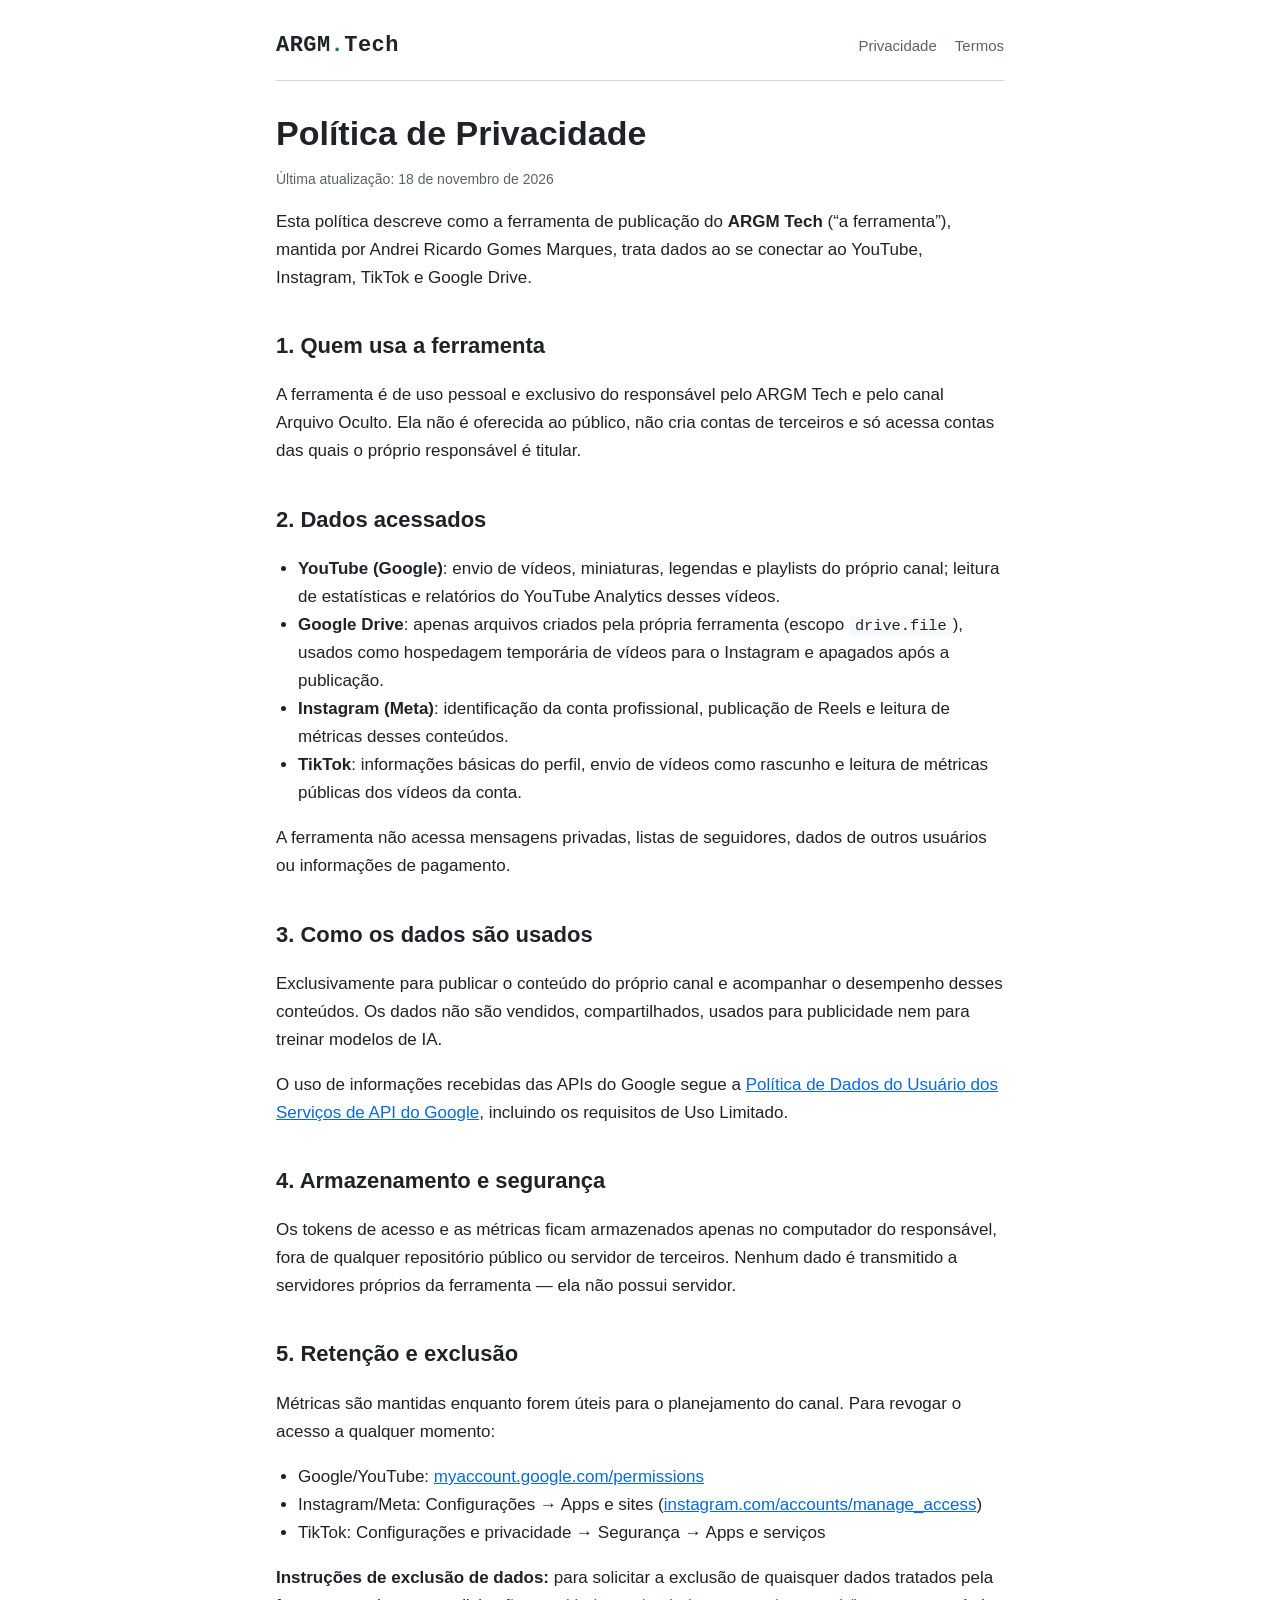
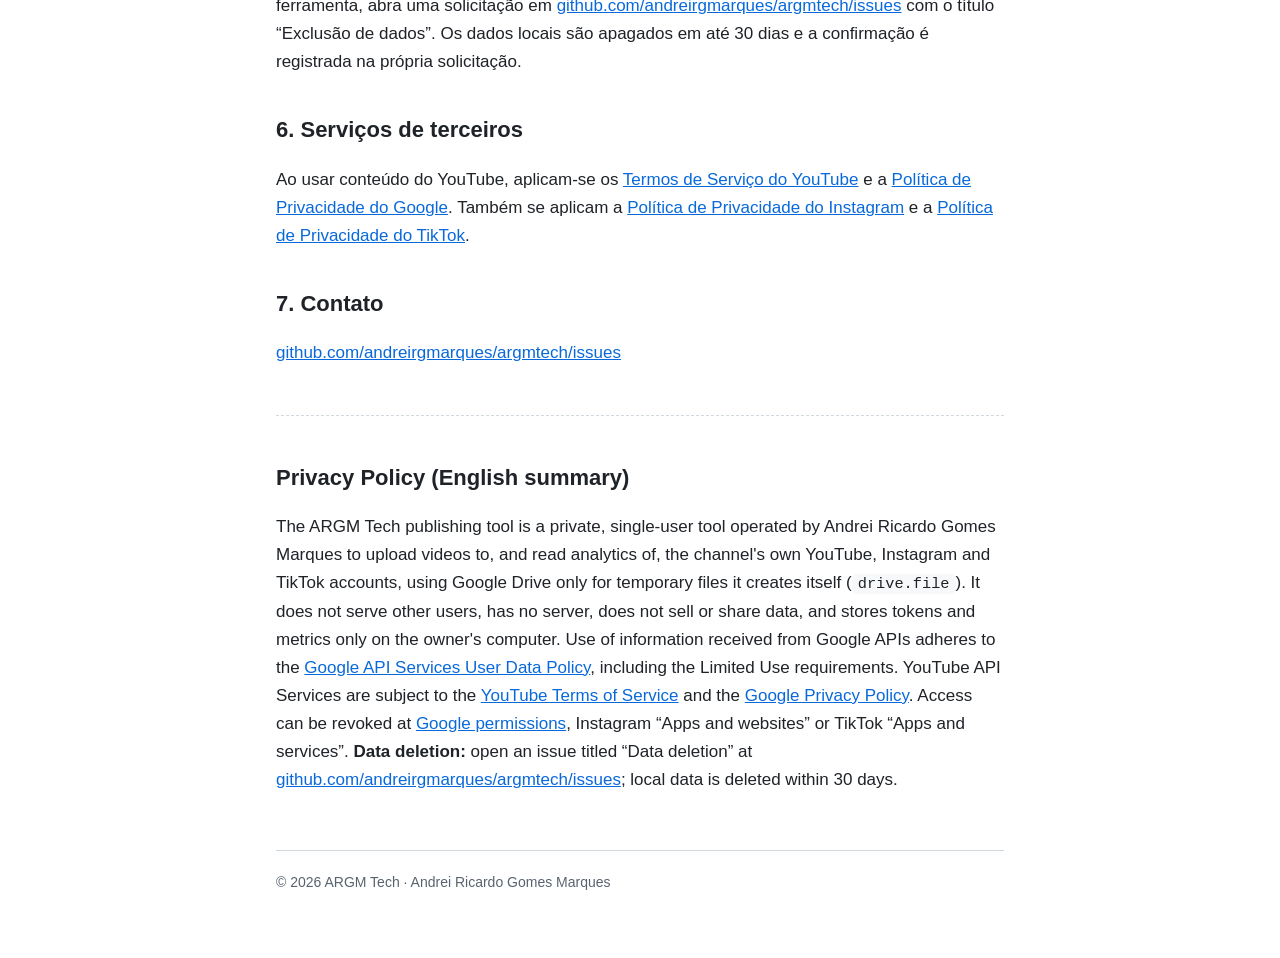
==== privacidade/index.html @ 8e750ca6 "feat: Site inicial com política de privacidade e termos Co-Authored-By: Claude Opus 5.5 <noreply@ant" ====
<!doctype html>
<html lang="pt-BR">
<head>
<meta charset="utf-8">
<meta name="viewport" content="width=device-width, initial-scale=1">
<title>Política de Privacidade — ARGM Tech</title>
<link rel="stylesheet" href="../style.css">
</head>
<body>
<div class="wrap">
  <header>
    <a class="brand" href="../">ARGM<span>.</span>Tech</a>
    <nav><a href="../privacidade/">Privacidade</a><a href="../termos/">Termos</a></nav>
  </header>

  <h1>Política de Privacidade</h1>
  <p class="meta">Última atualização: 18 de novembro de 2026</p>

  <p>Esta política descreve como a ferramenta de publicação do <strong>ARGM Tech</strong> (“a ferramenta”), mantida por Andrei Ricardo Gomes Marques, trata dados ao se conectar ao YouTube, Instagram, TikTok e Google Drive.</p>

  <h2>1. Quem usa a ferramenta</h2>
  <p>A ferramenta é de uso pessoal e exclusivo do responsável pelo ARGM Tech e pelo canal Arquivo Oculto. Ela não é oferecida ao público, não cria contas de terceiros e só acessa contas das quais o próprio responsável é titular.</p>

  <h2>2. Dados acessados</h2>
  <ul>
    <li><strong>YouTube (Google)</strong>: envio de vídeos, miniaturas, legendas e playlists do próprio canal; leitura de estatísticas e relatórios do YouTube Analytics desses vídeos.</li>
    <li><strong>Google Drive</strong>: apenas arquivos criados pela própria ferramenta (escopo <code>drive.file</code>), usados como hospedagem temporária de vídeos para o Instagram e apagados após a publicação.</li>
    <li><strong>Instagram (Meta)</strong>: identificação da conta profissional, publicação de Reels e leitura de métricas desses conteúdos.</li>
    <li><strong>TikTok</strong>: informações básicas do perfil, envio de vídeos como rascunho e leitura de métricas públicas dos vídeos da conta.</li>
  </ul>
  <p>A ferramenta não acessa mensagens privadas, listas de seguidores, dados de outros usuários ou informações de pagamento.</p>

  <h2>3. Como os dados são usados</h2>
  <p>Exclusivamente para publicar o conteúdo do próprio canal e acompanhar o desempenho desses conteúdos. Os dados não são vendidos, compartilhados, usados para publicidade nem para treinar modelos de IA.</p>
  <p>O uso de informações recebidas das APIs do Google segue a <a href="https://developers.google.com/terms/api-services-user-data-policy">Política de Dados do Usuário dos Serviços de API do Google</a>, incluindo os requisitos de Uso Limitado.</p>

  <h2>4. Armazenamento e segurança</h2>
  <p>Os tokens de acesso e as métricas ficam armazenados apenas no computador do responsável, fora de qualquer repositório público ou servidor de terceiros. Nenhum dado é transmitido a servidores próprios da ferramenta — ela não possui servidor.</p>

  <h2>5. Retenção e exclusão</h2>
  <p>Métricas são mantidas enquanto forem úteis para o planejamento do canal. Para revogar o acesso a qualquer momento:</p>
  <ul>
    <li>Google/YouTube: <a href="https://myaccount.google.com/permissions">myaccount.google.com/permissions</a></li>
    <li>Instagram/Meta: Configurações → Apps e sites (<a href="https://www.instagram.com/accounts/manage_access/">instagram.com/accounts/manage_access</a>)</li>
    <li>TikTok: Configurações e privacidade → Segurança → Apps e serviços</li>
  </ul>
  <p><strong>Instruções de exclusão de dados:</strong> para solicitar a exclusão de quaisquer dados tratados pela ferramenta, abra uma solicitação em <a href="https://github.com/andreirgmarques/argmtech/issues">github.com/andreirgmarques/argmtech/issues</a> com o título “Exclusão de dados”. Os dados locais são apagados em até 30 dias e a confirmação é registrada na própria solicitação.</p>

  <h2>6. Serviços de terceiros</h2>
  <p>Ao usar conteúdo do YouTube, aplicam-se os <a href="https://www.youtube.com/t/terms">Termos de Serviço do YouTube</a> e a <a href="https://policies.google.com/privacy">Política de Privacidade do Google</a>. Também se aplicam a <a href="https://privacycenter.instagram.com/policy">Política de Privacidade do Instagram</a> e a <a href="https://www.tiktok.com/legal/page/row/privacy-policy/pt-BR">Política de Privacidade do TikTok</a>.</p>

  <h2>7. Contato</h2>
  <p><a href="https://github.com/andreirgmarques/argmtech/issues">github.com/andreirgmarques/argmtech/issues</a></p>

  <section class="en">
    <h2>Privacy Policy (English summary)</h2>
    <p>The ARGM Tech publishing tool is a private, single-user tool operated by Andrei Ricardo Gomes Marques to upload videos to, and read analytics of, the channel's own YouTube, Instagram and TikTok accounts, using Google Drive only for temporary files it creates itself (<code>drive.file</code>). It does not serve other users, has no server, does not sell or share data, and stores tokens and metrics only on the owner's computer. Use of information received from Google APIs adheres to the <a href="https://developers.google.com/terms/api-services-user-data-policy">Google API Services User Data Policy</a>, including the Limited Use requirements. YouTube API Services are subject to the <a href="https://www.youtube.com/t/terms">YouTube Terms of Service</a> and the <a href="https://policies.google.com/privacy">Google Privacy Policy</a>. Access can be revoked at <a href="https://myaccount.google.com/permissions">Google permissions</a>, Instagram “Apps and websites” or TikTok “Apps and services”. <strong>Data deletion:</strong> open an issue titled “Data deletion” at <a href="https://github.com/andreirgmarques/argmtech/issues">github.com/andreirgmarques/argmtech/issues</a>; local data is deleted within 30 days.</p>
  </section>

  <footer>© 2026 ARGM Tech · Andrei Ricardo Gomes Marques</footer>
</div>
</body>
</html>
---- style.css ----
:root {
  --bg: #0d1117; --surface: #161b22; --ink: #e6edf3; --muted: #9da7b3;
  --accent: #3fb950; --accent2: #58a6ff; --line: #30363d;
  color-scheme: dark;
}
@media (prefers-color-scheme: light) {
  :root { --bg: #ffffff; --surface: #f6f8fa; --ink: #1f2328; --muted: #59636e; --accent: #1a7f37; --accent2: #0969da; --line: #d1d9e0; color-scheme: light; }
}
* { box-sizing: border-box; }
body { margin: 0; background: var(--bg); color: var(--ink); font: 17px/1.65 -apple-system, BlinkMacSystemFont, "Segoe UI", Inter, Roboto, sans-serif; }
.wrap { max-width: 760px; margin: 0 auto; padding: 32px 16px 64px; }
header { display: flex; align-items: center; justify-content: space-between; gap: 16px; padding-bottom: 20px; border-bottom: 1px solid var(--line); margin-bottom: 32px; flex-wrap: wrap; }
.brand { font: 700 22px/1 ui-monospace, "SF Mono", Menlo, monospace; color: var(--ink); text-decoration: none; letter-spacing: .02em; }
.brand span { color: var(--accent); }
nav a { color: var(--muted); text-decoration: none; margin-left: 18px; font-size: 15px; }
nav a:hover, a { color: var(--accent2); }
h1 { font-size: 34px; line-height: 1.2; margin: 0 0 8px; }
h2 { font-size: 22px; margin: 36px 0 8px; }
h3 { font-size: 18px; margin: 24px 0 6px; }
.lead { color: var(--muted); font-size: 19px; margin-top: 0; }
.meta { color: var(--muted); font-size: 14px; }
.card { background: var(--surface); border: 1px solid var(--line); border-radius: 10px; padding: 18px 20px; margin: 16px 0; }
ul { padding-left: 22px; }
code { font-family: ui-monospace, Menlo, monospace; font-size: .9em; background: var(--surface); padding: 1px 6px; border-radius: 5px; }
footer { margin-top: 56px; padding-top: 20px; border-top: 1px solid var(--line); color: var(--muted); font-size: 14px; }
.en { border-top: 1px dashed var(--line); margin-top: 48px; padding-top: 8px; }
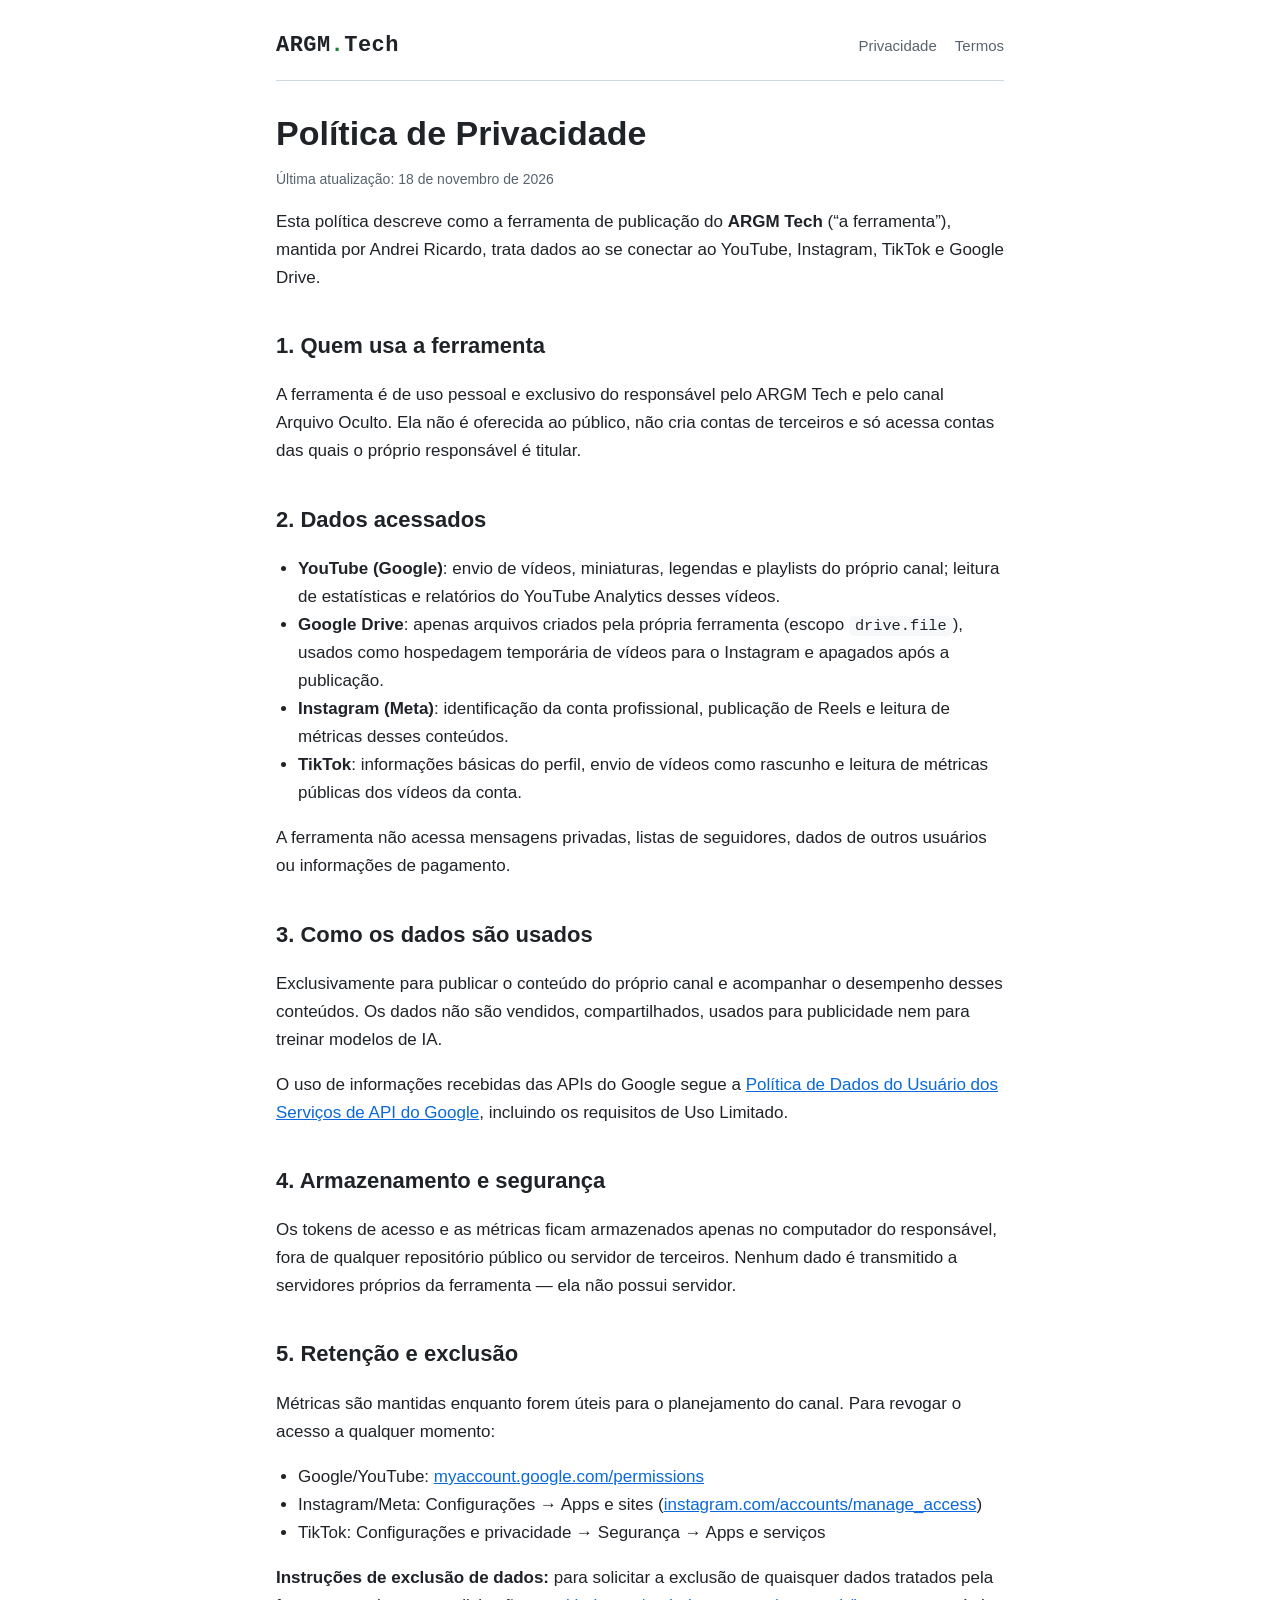
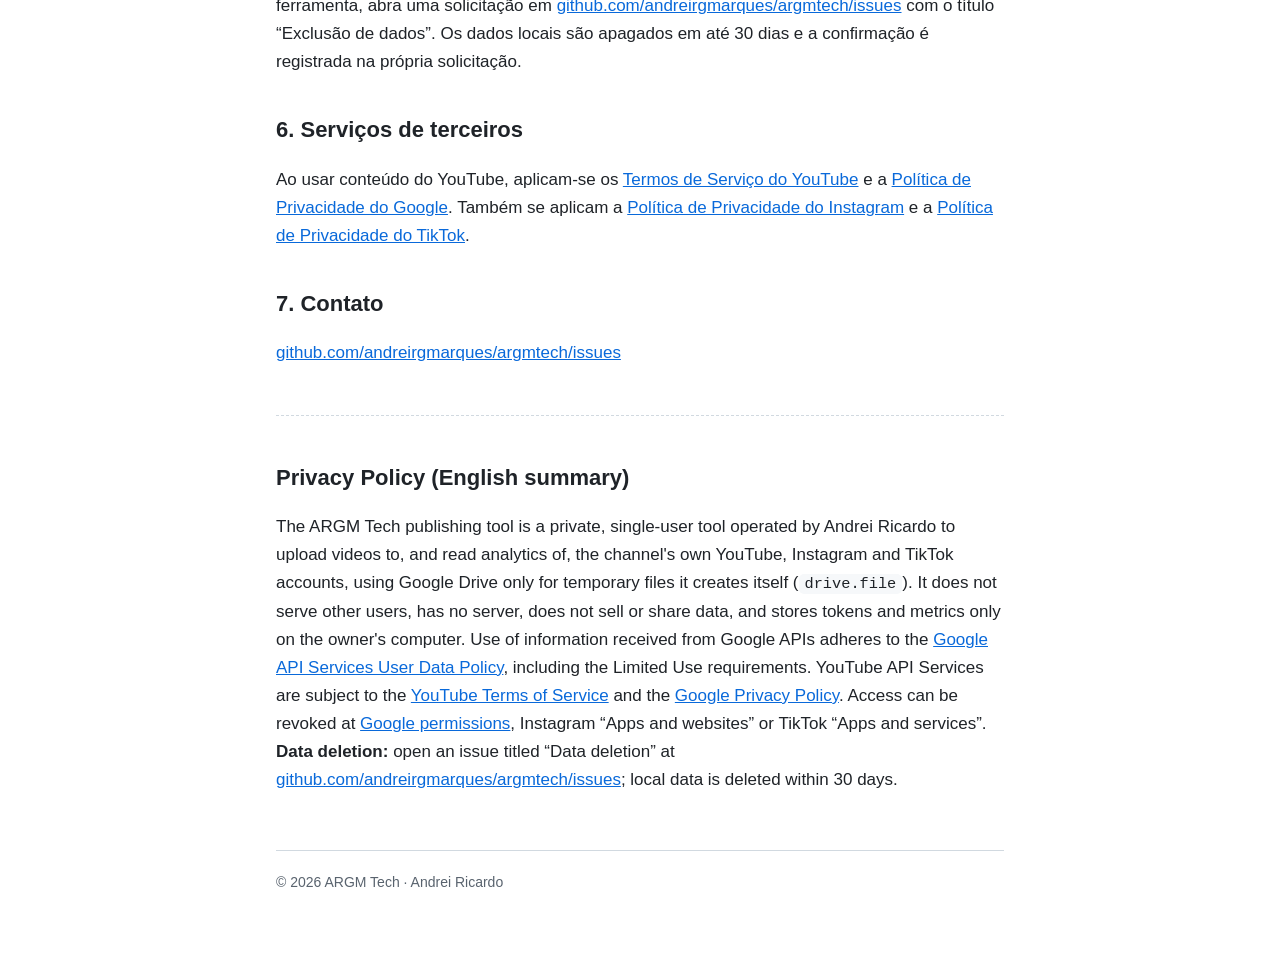
==== commit f4df4fce: "fix: Usa o nome Andrei Ricardo no site Co-Authored-By: Claude Opus 5.5 <noreply@anthropic.com>" ====
--- a/privacidade/index.html
+++ b/privacidade/index.html
@@ -16,7 +16,7 @@
   <h1>Política de Privacidade</h1>
   <p class="meta">Última atualização: 18 de novembro de 2026</p>
 
-  <p>Esta política descreve como a ferramenta de publicação do <strong>ARGM Tech</strong> (“a ferramenta”), mantida por Andrei Ricardo Gomes Marques, trata dados ao se conectar ao YouTube, Instagram, TikTok e Google Drive.</p>
+  <p>Esta política descreve como a ferramenta de publicação do <strong>ARGM Tech</strong> (“a ferramenta”), mantida por Andrei Ricardo, trata dados ao se conectar ao YouTube, Instagram, TikTok e Google Drive.</p>
 
   <h2>1. Quem usa a ferramenta</h2>
   <p>A ferramenta é de uso pessoal e exclusivo do responsável pelo ARGM Tech e pelo canal Arquivo Oculto. Ela não é oferecida ao público, não cria contas de terceiros e só acessa contas das quais o próprio responsável é titular.</p>
@@ -54,10 +54,10 @@
 
   <section class="en">
     <h2>Privacy Policy (English summary)</h2>
-    <p>The ARGM Tech publishing tool is a private, single-user tool operated by Andrei Ricardo Gomes Marques to upload videos to, and read analytics of, the channel's own YouTube, Instagram and TikTok accounts, using Google Drive only for temporary files it creates itself (<code>drive.file</code>). It does not serve other users, has no server, does not sell or share data, and stores tokens and metrics only on the owner's computer. Use of information received from Google APIs adheres to the <a href="https://developers.google.com/terms/api-services-user-data-policy">Google API Services User Data Policy</a>, including the Limited Use requirements. YouTube API Services are subject to the <a href="https://www.youtube.com/t/terms">YouTube Terms of Service</a> and the <a href="https://policies.google.com/privacy">Google Privacy Policy</a>. Access can be revoked at <a href="https://myaccount.google.com/permissions">Google permissions</a>, Instagram “Apps and websites” or TikTok “Apps and services”. <strong>Data deletion:</strong> open an issue titled “Data deletion” at <a href="https://github.com/andreirgmarques/argmtech/issues">github.com/andreirgmarques/argmtech/issues</a>; local data is deleted within 30 days.</p>
+    <p>The ARGM Tech publishing tool is a private, single-user tool operated by Andrei Ricardo to upload videos to, and read analytics of, the channel's own YouTube, Instagram and TikTok accounts, using Google Drive only for temporary files it creates itself (<code>drive.file</code>). It does not serve other users, has no server, does not sell or share data, and stores tokens and metrics only on the owner's computer. Use of information received from Google APIs adheres to the <a href="https://developers.google.com/terms/api-services-user-data-policy">Google API Services User Data Policy</a>, including the Limited Use requirements. YouTube API Services are subject to the <a href="https://www.youtube.com/t/terms">YouTube Terms of Service</a> and the <a href="https://policies.google.com/privacy">Google Privacy Policy</a>. Access can be revoked at <a href="https://myaccount.google.com/permissions">Google permissions</a>, Instagram “Apps and websites” or TikTok “Apps and services”. <strong>Data deletion:</strong> open an issue titled “Data deletion” at <a href="https://github.com/andreirgmarques/argmtech/issues">github.com/andreirgmarques/argmtech/issues</a>; local data is deleted within 30 days.</p>
   </section>
 
-  <footer>© 2026 ARGM Tech · Andrei Ricardo Gomes Marques</footer>
+  <footer>© 2026 ARGM Tech · Andrei Ricardo</footer>
 </div>
 </body>
 </html>
